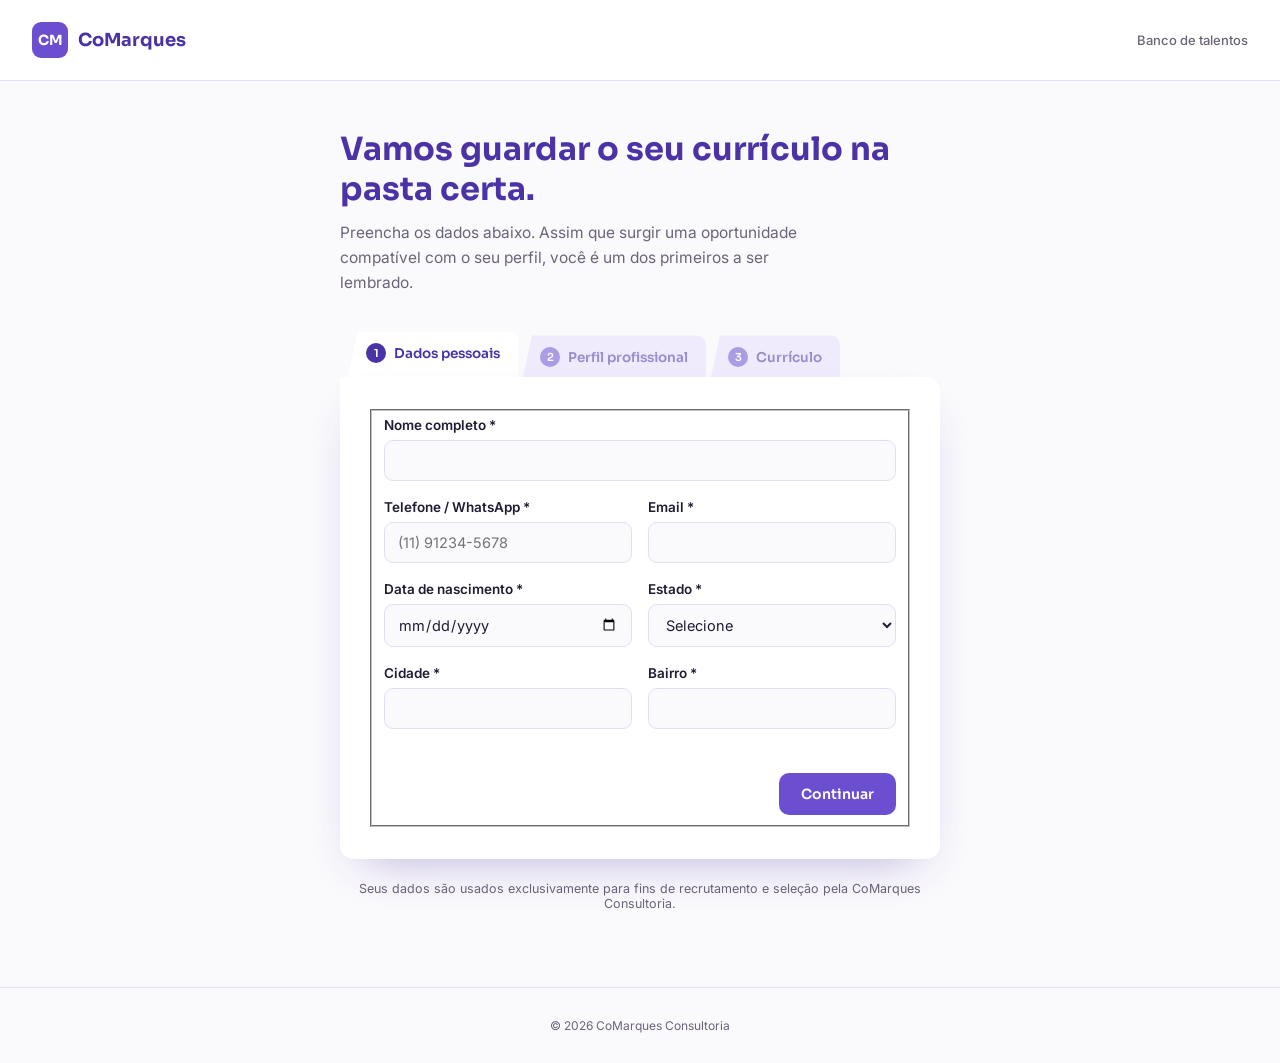
==== index.html @ d1415458 "Add files via upload" ====
<!DOCTYPE html>
<html lang="pt-BR">
<head>
<meta charset="UTF-8">
<meta name="viewport" content="width=device-width, initial-scale=1.0">
<title>CoMarques · Envie seu currículo</title>
<link rel="preconnect" href="https://fonts.googleapis.com">
<link href="https://fonts.googleapis.com/css2?family=Sora:wght@600;700;800&family=Inter:wght@400;500;600;700&display=swap" rel="stylesheet">
<link rel="stylesheet" href="css/style.css">
</head>
<body>

<div class="page">

  <header class="topbar">
    <div class="brand">
      <span class="brand-mark">CM</span>
      <span class="brand-name">CoMarques</span>
    </div>
    <p class="topbar-tag">Banco de talentos</p>
  </header>

  <main class="wrap">

    <section class="intro">
      <h1>Vamos guardar o seu currículo na pasta certa.</h1>
      <p>Preencha os dados abaixo. Assim que surgir uma oportunidade compatível com o seu perfil, você é um dos primeiros a ser lembrado.</p>
    </section>

    <div class="folder">

      <!-- abas / progresso -->
      <div class="tabs" id="tabs">
        <button class="tab is-active" data-step="1" type="button">
          <span class="tab-index">1</span> Dados pessoais
        </button>
        <button class="tab" data-step="2" type="button">
          <span class="tab-index">2</span> Perfil profissional
        </button>
        <button class="tab" data-step="3" type="button">
          <span class="tab-index">3</span> Currículo
        </button>
      </div>

      <form class="card" id="form-curriculo" novalidate>

        <!-- ETAPA 1 -->
        <fieldset class="step is-active" data-step="1">
          <div class="field">
            <label for="nomeCompleto">Nome completo *</label>
            <input type="text" id="nomeCompleto" name="nomeCompleto" required autocomplete="name">
          </div>

          <div class="field-row">
            <div class="field">
              <label for="telefone">Telefone / WhatsApp *</label>
              <input type="tel" id="telefone" name="telefone" placeholder="(11) 91234-5678" required autocomplete="tel">
            </div>
            <div class="field">
              <label for="email">Email *</label>
              <input type="email" id="email" name="email" required autocomplete="email">
            </div>
          </div>

          <div class="field-row">
            <div class="field">
              <label for="dataNascimento">Data de nascimento *</label>
              <input type="date" id="dataNascimento" name="dataNascimento" required>
            </div>
            <div class="field">
              <label for="estado">Estado *</label>
              <select id="estado" name="estado" required>
                <option value="" disabled selected>Selecione</option>
                <option>AC</option><option>AL</option><option>AP</option><option>AM</option>
                <option>BA</option><option>CE</option><option>DF</option><option>ES</option>
                <option>GO</option><option>MA</option><option>MT</option><option>MS</option>
                <option>MG</option><option>PA</option><option>PB</option><option>PR</option>
                <option>PE</option><option>PI</option><option>RJ</option><option>RN</option>
                <option>RS</option><option>RO</option><option>RR</option><option>SC</option>
                <option>SP</option><option>SE</option><option>TO</option>
              </select>
            </div>
          </div>

          <div class="field-row">
            <div class="field">
              <label for="cidade">Cidade *</label>
              <input type="text" id="cidade" name="cidade" required>
            </div>
            <div class="field">
              <label for="bairro">Bairro *</label>
              <input type="text" id="bairro" name="bairro" required>
            </div>
          </div>

          <div class="step-actions">
            <span></span>
            <button type="button" class="btn btn-primary" data-next>Continuar</button>
          </div>
        </fieldset>

        <!-- ETAPA 2 -->
        <fieldset class="step" data-step="2">
          <div class="field">
            <label for="cargoDesejado">Cargo desejado *</label>
            <input type="text" id="cargoDesejado" name="cargoDesejado" placeholder="Ex: Auxiliar administrativo" required>
          </div>

          <div class="field-row">
            <div class="field">
              <label for="escolaridade">Nível de escolaridade *</label>
              <select id="escolaridade" name="escolaridade" required>
                <option value="" disabled selected>Selecione</option>
                <option>Fundamental incompleto</option>
                <option>Fundamental completo</option>
                <option>Médio incompleto</option>
                <option>Médio completo</option>
                <option>Superior incompleto</option>
                <option>Superior completo</option>
                <option>Pós-graduação</option>
              </select>
            </div>
            <div class="field">
              <label for="pretensaoSalarial">Pretensão salarial (R$) *</label>
              <input type="number" id="pretensaoSalarial" name="pretensaoSalarial" min="0" step="50" placeholder="Ex: 1800" required>
            </div>
          </div>

          <div class="field-row">
            <div class="field">
              <label for="disponibilidade">Disponibilidade de início *</label>
              <select id="disponibilidade" name="disponibilidade" required>
                <option value="" disabled selected>Selecione</option>
                <option>Imediata</option>
                <option>Em até 15 dias</option>
                <option>Em até 30 dias</option>
                <option>A combinar</option>
              </select>
            </div>
            <div class="field">
              <label>Possui veículo próprio? *</label>
              <div class="radio-group">
                <label class="radio"><input type="radio" name="veiculoProprio" value="Sim" required> Sim</label>
                <label class="radio"><input type="radio" name="veiculoProprio" value="Não"> Não</label>
              </div>
            </div>
          </div>

          <div class="step-actions">
            <button type="button" class="btn btn-ghost" data-prev>Voltar</button>
            <button type="button" class="btn btn-primary" data-next>Continuar</button>
          </div>
        </fieldset>

        <!-- ETAPA 3 -->
        <fieldset class="step" data-step="3">
          <div class="field">
            <label for="arquivo">Anexe seu currículo *</label>
            <div class="dropzone" id="dropzone">
              <input type="file" id="arquivo" name="arquivo" accept=".pdf,.doc,.docx,.png,.jpg,.jpeg" required hidden>
              <div class="dropzone-content" id="dropzone-content">
                <span class="dropzone-icon">📎</span>
                <p><strong>Clique para escolher o arquivo</strong> ou arraste aqui</p>
                <small>PDF, Word ou imagem — até 10&nbsp;MB</small>
              </div>
            </div>
            <p class="file-name" id="file-name"></p>
          </div>

          <div class="consent">
            <label class="checkbox">
              <input type="checkbox" id="consentimento" required>
              Autorizo o armazenamento dos meus dados e currículo para fins de recrutamento pela CoMarques.
            </label>
          </div>

          <p class="form-msg" id="form-msg" role="status"></p>

          <div class="step-actions">
            <button type="button" class="btn btn-ghost" data-prev>Voltar</button>
            <button type="submit" class="btn btn-primary" id="btn-submit">
              <span id="btn-submit-label">Enviar currículo</span>
            </button>
          </div>
        </fieldset>

      </form>
    </div>

    <p class="footnote">Seus dados são usados exclusivamente para fins de recrutamento e seleção pela CoMarques Consultoria.</p>

  </main>

  <footer class="page-footer">
    <p>© <span id="year"></span> CoMarques Consultoria</p>
  </footer>

</div>

<script src="js/config.js"></script>
<script src="js/script.js"></script>
</body>
</html>
---- css/style.css ----
:root {
  --purple-deep: #4B32A6;
  --purple: #6C4FD1;
  --purple-soft: #F1EDFC;
  --purple-tint: #E7E0FB;
  --bg: #FAF9FC;
  --ink: #211B34;
  --ink-soft: #6B6478;
  --success: #2F9E63;
  --success-bg: #E7F6EE;
  --danger: #D64545;
  --danger-bg: #FBEAEA;
  --paper: #FFFFFF;
  --radius: 14px;
  --shadow: 0 20px 45px -25px rgba(75, 50, 166, 0.45);
}

* { box-sizing: border-box; }

body {
  margin: 0;
  background: var(--bg);
  color: var(--ink);
  font-family: 'Inter', -apple-system, sans-serif;
  -webkit-font-smoothing: antialiased;
}

.page {
  min-height: 100vh;
  display: flex;
  flex-direction: column;
}

/* Topbar */
.topbar {
  display: flex;
  align-items: center;
  justify-content: space-between;
  padding: 22px 32px;
  border-bottom: 1px solid var(--purple-tint);
  background: var(--paper);
}

.brand {
  display: flex;
  align-items: center;
  gap: 10px;
}

.brand-mark {
  width: 36px;
  height: 36px;
  border-radius: 9px;
  background: var(--purple);
  color: white;
  font-family: 'Sora', sans-serif;
  font-weight: 700;
  font-size: 14px;
  display: flex;
  align-items: center;
  justify-content: center;
}

.brand-name {
  font-family: 'Sora', sans-serif;
  font-weight: 700;
  font-size: 18px;
  color: var(--purple-deep);
}

.topbar-tag {
  margin: 0;
  font-size: 13px;
  color: var(--ink-soft);
  font-weight: 500;
}

/* Main wrap */
.wrap {
  flex: 1;
  max-width: 640px;
  width: 100%;
  margin: 0 auto;
  padding: 48px 20px 64px;
}

.intro h1 {
  font-family: 'Sora', sans-serif;
  font-size: clamp(24px, 4vw, 32px);
  line-height: 1.25;
  color: var(--purple-deep);
  margin: 0 0 12px;
}

.intro p {
  color: var(--ink-soft);
  font-size: 15.5px;
  line-height: 1.6;
  margin: 0 0 36px;
  max-width: 480px;
}

/* Folder / tabs (elemento de assinatura) */
.folder {
  position: relative;
}

.tabs {
  display: flex;
  gap: 4px;
  padding-left: 8px;
}

.tab {
  font-family: 'Sora', sans-serif;
  font-size: 13.5px;
  font-weight: 600;
  color: var(--purple-deep);
  background: var(--purple-tint);
  border: none;
  padding: 12px 18px 14px;
  border-radius: 10px 10px 0 0;
  cursor: pointer;
  display: flex;
  align-items: center;
  gap: 8px;
  opacity: 0.55;
  transform: translateY(4px);
  transition: opacity 0.2s, transform 0.2s, background 0.2s;
  clip-path: polygon(10px 0, 100% 0, 100% 100%, 0 100%);
}

.tab.is-active {
  background: var(--paper);
  opacity: 1;
  transform: translateY(0);
  box-shadow: var(--shadow);
}

.tab.is-done {
  opacity: 0.85;
  background: var(--purple-soft);
}

.tab-index {
  width: 20px;
  height: 20px;
  border-radius: 50%;
  background: var(--purple);
  color: white;
  font-size: 11px;
  display: inline-flex;
  align-items: center;
  justify-content: center;
  flex-shrink: 0;
}

.tab.is-active .tab-index { background: var(--purple-deep); }

/* Card (a "ficha") */
.card {
  background: var(--paper);
  border-radius: 4px var(--radius) var(--radius) var(--radius);
  box-shadow: var(--shadow);
  padding: 32px 28px;
  position: relative;
}

.step { display: none; }
.step.is-active { display: block; animation: rise 0.25s ease; }

@keyframes rise {
  from { opacity: 0; transform: translateY(6px); }
  to { opacity: 1; transform: translateY(0); }
}

.field { margin-bottom: 18px; }
.field-row {
  display: grid;
  grid-template-columns: 1fr 1fr;
  gap: 16px;
}

label {
  display: block;
  font-size: 13.5px;
  font-weight: 600;
  color: var(--ink);
  margin-bottom: 7px;
}

input[type="text"],
input[type="tel"],
input[type="email"],
input[type="date"],
input[type="number"],
select {
  width: 100%;
  padding: 11px 13px;
  border: 1.5px solid #E3DEF2;
  border-radius: 9px;
  font-family: 'Inter', sans-serif;
  font-size: 14.5px;
  color: var(--ink);
  background: var(--bg);
  transition: border-color 0.15s, box-shadow 0.15s;
}

input:focus, select:focus {
  outline: none;
  border-color: var(--purple);
  box-shadow: 0 0 0 3px var(--purple-tint);
}

.radio-group {
  display: flex;
  gap: 18px;
  padding-top: 8px;
}

.radio {
  display: flex;
  align-items: center;
  gap: 6px;
  font-weight: 500;
  font-size: 14px;
  margin-bottom: 0;
}

.radio input { accent-color: var(--purple); width: 16px; height: 16px; }

/* Upload */
.dropzone {
  border: 2px dashed #D6CDF0;
  border-radius: var(--radius);
  padding: 28px 16px;
  text-align: center;
  cursor: pointer;
  background: var(--purple-soft);
  transition: border-color 0.2s, background 0.2s;
}

.dropzone:hover, .dropzone.is-dragover {
  border-color: var(--purple);
  background: var(--purple-tint);
}

.dropzone-icon { font-size: 26px; }

.dropzone p { margin: 8px 0 2px; font-size: 14.5px; }
.dropzone small { color: var(--ink-soft); font-size: 12.5px; }

.file-name {
  margin: 10px 2px 0;
  font-size: 13.5px;
  font-weight: 600;
  color: var(--purple-deep);
  min-height: 18px;
}

.consent { margin: 20px 0 8px; }

.checkbox {
  display: flex;
  align-items: flex-start;
  gap: 10px;
  font-size: 13.5px;
  font-weight: 400;
  color: var(--ink-soft);
  line-height: 1.5;
}

.checkbox input { margin-top: 3px; accent-color: var(--purple); width: 16px; height: 16px; flex-shrink: 0; }

/* Buttons */
.step-actions {
  display: flex;
  justify-content: space-between;
  align-items: center;
  margin-top: 26px;
}

.btn {
  font-family: 'Sora', sans-serif;
  font-weight: 600;
  font-size: 14px;
  padding: 12px 22px;
  border-radius: 10px;
  border: none;
  cursor: pointer;
  transition: transform 0.12s, box-shadow 0.12s, opacity 0.2s;
}

.btn-primary {
  background: var(--purple);
  color: white;
}

.btn-primary:hover { transform: translateY(-1px); box-shadow: 0 10px 20px -10px var(--purple); }
.btn-primary:disabled { opacity: 0.6; cursor: not-allowed; transform: none; box-shadow: none; }

.btn-ghost {
  background: transparent;
  color: var(--purple-deep);
}

.btn-ghost:hover { background: var(--purple-soft); }

/* Mensagens de status */
.form-msg {
  margin: 4px 0 0;
  font-size: 13.5px;
  font-weight: 600;
  padding: 10px 14px;
  border-radius: 9px;
  display: none;
}

.form-msg.is-visible { display: block; }
.form-msg.is-success { background: var(--success-bg); color: var(--success); }
.form-msg.is-error { background: var(--danger-bg); color: var(--danger); }

.footnote {
  text-align: center;
  color: var(--ink-soft);
  font-size: 12.5px;
  margin-top: 22px;
}

.page-footer {
  text-align: center;
  padding: 18px;
  color: var(--ink-soft);
  font-size: 12px;
  border-top: 1px solid var(--purple-tint);
}

/* Foco visível para acessibilidade */
button:focus-visible, input:focus-visible, select:focus-visible {
  outline: 2px solid var(--purple-deep);
  outline-offset: 2px;
}

/* Responsivo */
@media (max-width: 560px) {
  .field-row { grid-template-columns: 1fr; gap: 0; }
  .tabs { overflow-x: auto; }
  .tab span:not(.tab-index) { display: none; }
  .card { padding: 24px 18px; }
  .topbar { padding: 18px 20px; }
}

@media (prefers-reduced-motion: reduce) {
  .step.is-active { animation: none; }
  .btn-primary:hover { transform: none; }
}
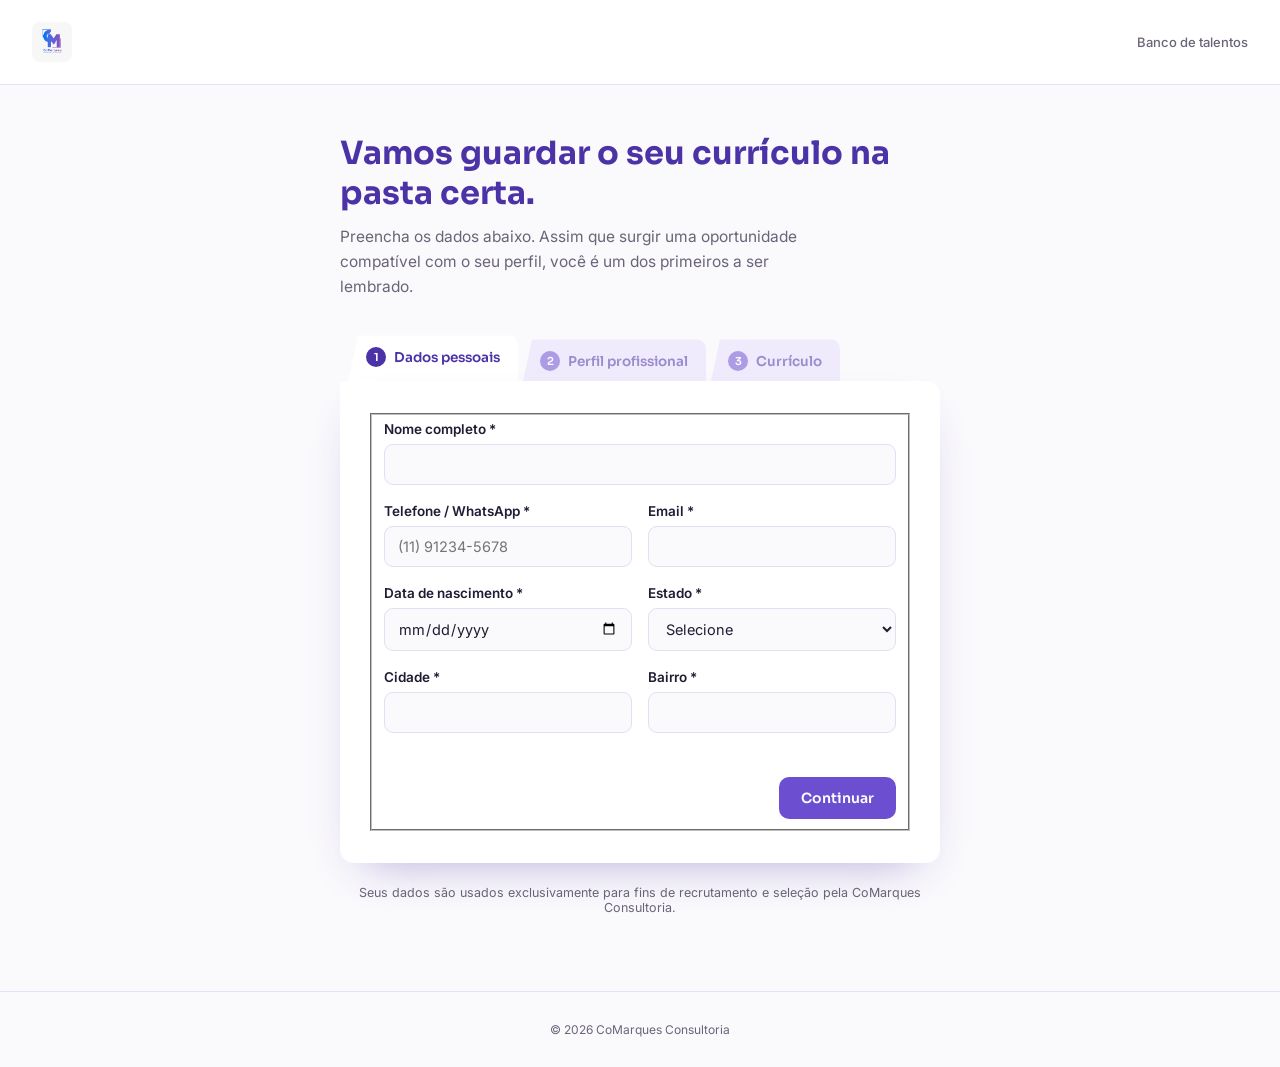
==== commit 3babeda7: "Add files via upload" ====
--- a/index.html
+++ b/index.html
@@ -14,8 +14,7 @@
 
   <header class="topbar">
     <div class="brand">
-      <span class="brand-mark">CM</span>
-      <span class="brand-name">CoMarques</span>
+      <img src="img/logo-comarques.jpeg" alt="CoMarques Recursos Humanos" class="brand-logo">
     </div>
     <p class="topbar-tag">Banco de talentos</p>
   </header>
--- a/css/style.css
+++ b/css/style.css
@@ -47,18 +47,12 @@
   gap: 10px;
 }
 
-.brand-mark {
-  width: 36px;
-  height: 36px;
-  border-radius: 9px;
-  background: var(--purple);
-  color: white;
-  font-family: 'Sora', sans-serif;
-  font-weight: 700;
-  font-size: 14px;
-  display: flex;
-  align-items: center;
-  justify-content: center;
+.brand-logo {
+  height: 40px;
+  width: auto;
+  object-fit: contain;
+  border-radius: 8px;
+  display: block;
 }
 
 .brand-name {
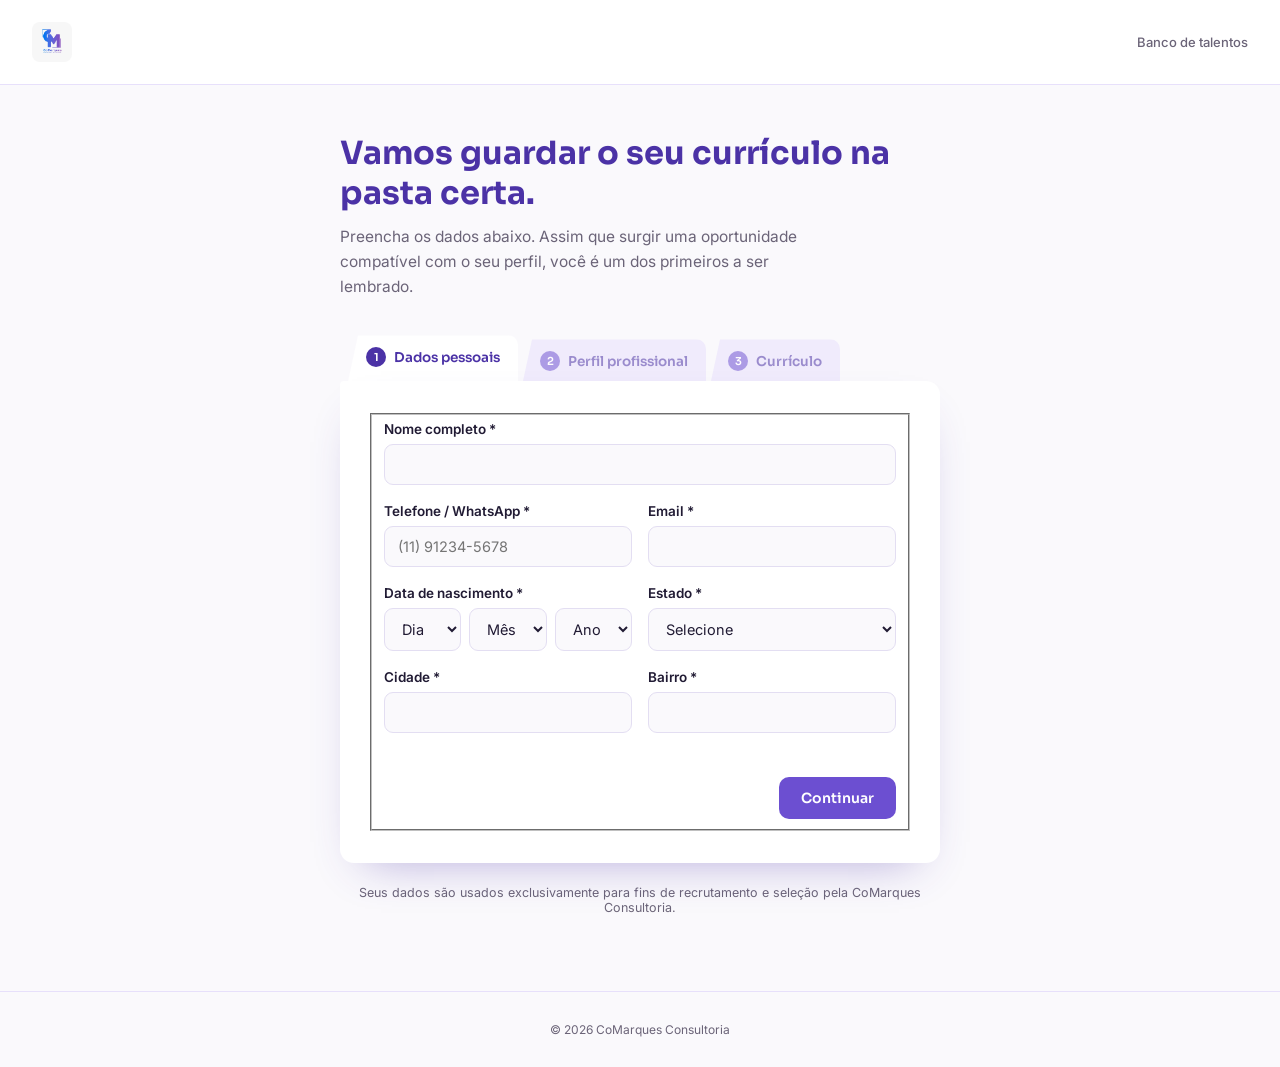
==== commit 7291229d: "Add files via upload" ====
--- a/index.html
+++ b/index.html
@@ -45,6 +45,12 @@
 
         <!-- ETAPA 1 -->
         <fieldset class="step is-active" data-step="1">
+          <!-- honeypot: campo invisível para humanos, bots tendem a preencher -->
+          <div class="honeypot" aria-hidden="true">
+            <label for="site">Não preencha este campo</label>
+            <input type="text" id="site" name="site" tabindex="-1" autocomplete="off">
+          </div>
+
           <div class="field">
             <label for="nomeCompleto">Nome completo *</label>
             <input type="text" id="nomeCompleto" name="nomeCompleto" required autocomplete="name">
@@ -63,8 +69,30 @@
 
           <div class="field-row">
             <div class="field">
-              <label for="dataNascimento">Data de nascimento *</label>
-              <input type="date" id="dataNascimento" name="dataNascimento" required>
+              <label for="nascDia">Data de nascimento *</label>
+              <div class="date-select-group">
+                <select id="nascDia" name="nascDia" required>
+                  <option value="" disabled selected>Dia</option>
+                </select>
+                <select id="nascMes" name="nascMes" required>
+                  <option value="" disabled selected>Mês</option>
+                  <option value="01">Janeiro</option>
+                  <option value="02">Fevereiro</option>
+                  <option value="03">Março</option>
+                  <option value="04">Abril</option>
+                  <option value="05">Maio</option>
+                  <option value="06">Junho</option>
+                  <option value="07">Julho</option>
+                  <option value="08">Agosto</option>
+                  <option value="09">Setembro</option>
+                  <option value="10">Outubro</option>
+                  <option value="11">Novembro</option>
+                  <option value="12">Dezembro</option>
+                </select>
+                <select id="nascAno" name="nascAno" required>
+                  <option value="" disabled selected>Ano</option>
+                </select>
+              </div>
             </div>
             <div class="field">
               <label for="estado">Estado *</label>
@@ -101,8 +129,10 @@
         <!-- ETAPA 2 -->
         <fieldset class="step" data-step="2">
           <div class="field">
-            <label for="cargoDesejado">Cargo desejado *</label>
-            <input type="text" id="cargoDesejado" name="cargoDesejado" placeholder="Ex: Auxiliar administrativo" required>
+            <label for="cargoDesejado">Vaga de interesse *</label>
+            <select id="cargoDesejado" name="cargoDesejado" required>
+              <option value="" disabled selected>Carregando vagas...</option>
+            </select>
           </div>
 
           <div class="field-row">
--- a/css/style.css
+++ b/css/style.css
@@ -168,6 +168,25 @@
   to { opacity: 1; transform: translateY(0); }
 }
 
+.honeypot {
+  position: absolute;
+  left: -9999px;
+  top: -9999px;
+  opacity: 0;
+  height: 0;
+  overflow: hidden;
+}
+
+.date-select-group {
+  display: flex;
+  gap: 8px;
+}
+
+.date-select-group select {
+  flex: 1;
+  min-width: 0;
+}
+
 .field { margin-bottom: 18px; }
 .field-row {
   display: grid;
